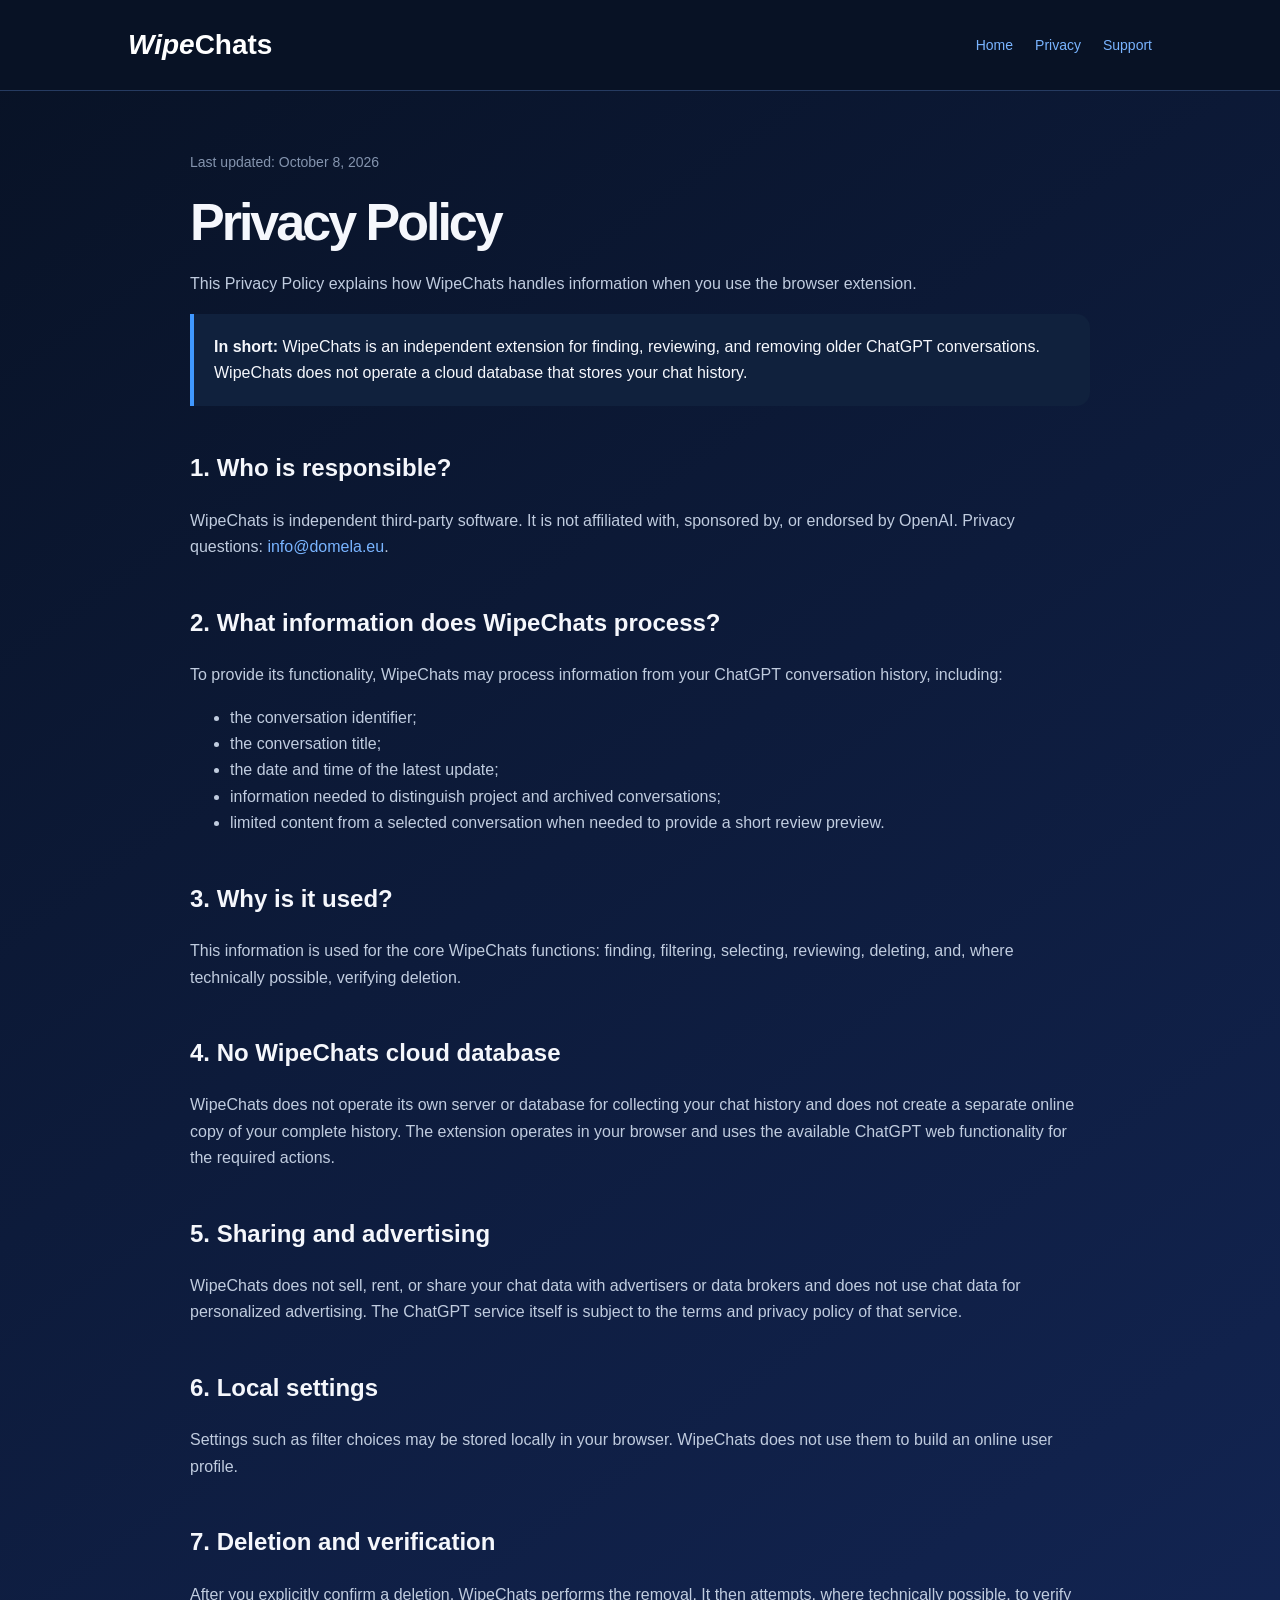
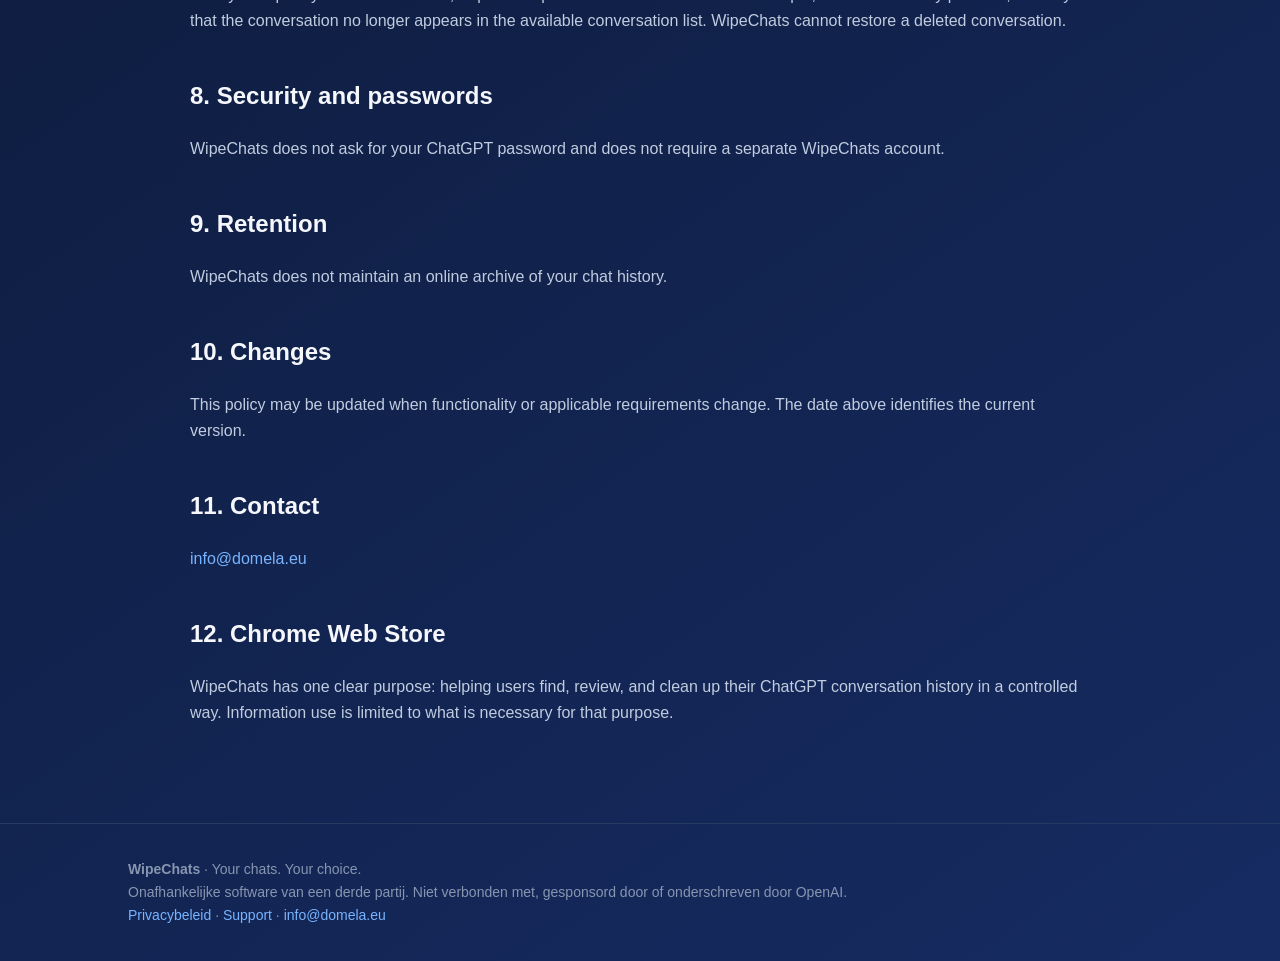
==== privacy/index.html @ 80750d92 "Add files via upload" ====
<!doctype html><html lang="nl"><head><meta charset="utf-8"><meta name="viewport" content="width=device-width,initial-scale=1"><title>Privacy Policy — WipeChats</title><meta name="description" content="WipeChats — je ChatGPT-gesprekken vinden, beoordelen en gecontroleerd opruimen."><link rel="stylesheet" href="/assets/style.css"></head><body><header class="nav"><div class="container nav-inner"><a class="logo" href="/"><i>Wipe</i>Chats</a><nav class="navlinks"><a href="/">Home</a><a href="/privacy/">Privacy</a><a href="/support/">Support</a></nav></div></header><main><article class="container prose"><div class="meta">Last updated: October 8, 2026</div><h1>Privacy Policy</h1><p>This Privacy Policy explains how WipeChats handles information when you use the browser extension.</p><div class="notice"><strong>In short:</strong> WipeChats is an independent extension for finding, reviewing, and removing older ChatGPT conversations. WipeChats does not operate a cloud database that stores your chat history.</div><h2>1. Who is responsible?</h2><p>WipeChats is independent third-party software. It is not affiliated with, sponsored by, or endorsed by OpenAI. Privacy questions: <a href="mailto:info@domela.eu">info@domela.eu</a>.</p><h2>2. What information does WipeChats process?</h2><p>To provide its functionality, WipeChats may process information from your ChatGPT conversation history, including:</p><ul><li>the conversation identifier;</li><li>the conversation title;</li><li>the date and time of the latest update;</li><li>information needed to distinguish project and archived conversations;</li><li>limited content from a selected conversation when needed to provide a short review preview.</li></ul><h2>3. Why is it used?</h2><p>This information is used for the core WipeChats functions: finding, filtering, selecting, reviewing, deleting, and, where technically possible, verifying deletion.</p><h2>4. No WipeChats cloud database</h2><p>WipeChats does not operate its own server or database for collecting your chat history and does not create a separate online copy of your complete history. The extension operates in your browser and uses the available ChatGPT web functionality for the required actions.</p><h2>5. Sharing and advertising</h2><p>WipeChats does not sell, rent, or share your chat data with advertisers or data brokers and does not use chat data for personalized advertising. The ChatGPT service itself is subject to the terms and privacy policy of that service.</p><h2>6. Local settings</h2><p>Settings such as filter choices may be stored locally in your browser. WipeChats does not use them to build an online user profile.</p><h2>7. Deletion and verification</h2><p>After you explicitly confirm a deletion, WipeChats performs the removal. It then attempts, where technically possible, to verify that the conversation no longer appears in the available conversation list. WipeChats cannot restore a deleted conversation.</p><h2>8. Security and passwords</h2><p>WipeChats does not ask for your ChatGPT password and does not require a separate WipeChats account.</p><h2>9. Retention</h2><p>WipeChats does not maintain an online archive of your chat history.</p><h2>10. Changes</h2><p>This policy may be updated when functionality or applicable requirements change. The date above identifies the current version.</p><h2>11. Contact</h2><p><a href="mailto:info@domela.eu">info@domela.eu</a></p><h2>12. Chrome Web Store</h2><p>WipeChats has one clear purpose: helping users find, review, and clean up their ChatGPT conversation history in a controlled way. Information use is limited to what is necessary for that purpose.</p></article></main><footer><div class="container"><strong>WipeChats</strong> · Your chats. Your choice.<br>Onafhankelijke software van een derde partij. Niet verbonden met, gesponsord door of onderschreven door OpenAI.<br><a href="/privacy/">Privacybeleid</a> · <a href="/support/">Support</a> · <a href="mailto:info@domela.eu">info@domela.eu</a></div></footer></body></html>
---- assets/style.css ----
*{box-sizing:border-box}body{margin:0;font-family:-apple-system,BlinkMacSystemFont,"Segoe UI",Arial,sans-serif;color:#f5f7fc;background:linear-gradient(145deg,#081225,#162b62);line-height:1.65}a{color:#79b4ff;text-decoration:none}.container{max-width:1080px;margin:auto;padding:0 28px}.nav{padding:22px 0;border-bottom:1px solid #263b61;background:#081225}.nav-inner{display:flex;justify-content:space-between;align-items:center}.logo{font-size:28px;font-weight:800;color:white}.logo i{font-style:italic}.navlinks{display:flex;gap:22px;font-size:14px}.hero{padding:90px 0 70px}.badge{display:inline-block;padding:8px 14px;border:1px solid #31558e;border-radius:99px;background:#102344;color:#bcd4ff;font-size:13px;font-weight:700}h1{font-size:clamp(44px,7vw,76px);line-height:1.02;letter-spacing:-3px;margin:22px 0}h1 span{font-style:italic;color:#73aaff}.lead{font-size:22px;color:#c3cee1;max-width:760px}.btn{display:inline-block;padding:13px 20px;border-radius:12px;font-weight:800;background:linear-gradient(100deg,#4098ff,#6854e8);color:white;margin:10px 10px 0 0}.section{padding:55px 0}.grid{display:grid;grid-template-columns:repeat(4,1fr);gap:16px}.card{background:linear-gradient(145deg,#111e37,#172846);border:1px solid #294b80;border-radius:20px;padding:24px}.card h3{margin:8px 0}.card p,.prose p,.prose li{color:#c0ccdf}.num{font-size:13px;font-weight:900;color:#7db5ff}.notice{border-left:4px solid #4098ff;background:#10213d;padding:20px;border-radius:0 14px 14px 0}.prose{padding:60px 0 80px;max-width:900px}.prose h1{font-size:52px}.prose h2{margin-top:42px}.prose h3{margin-top:28px}.meta{color:#8494ae;font-size:14px}footer{border-top:1px solid #263b61;padding:34px 0;color:#8796b0;font-size:14px}@media(max-width:800px){.grid{grid-template-columns:1fr 1fr}.nav-inner{align-items:flex-start;gap:15px;flex-direction:column}}@media(max-width:520px){.grid{grid-template-columns:1fr}}
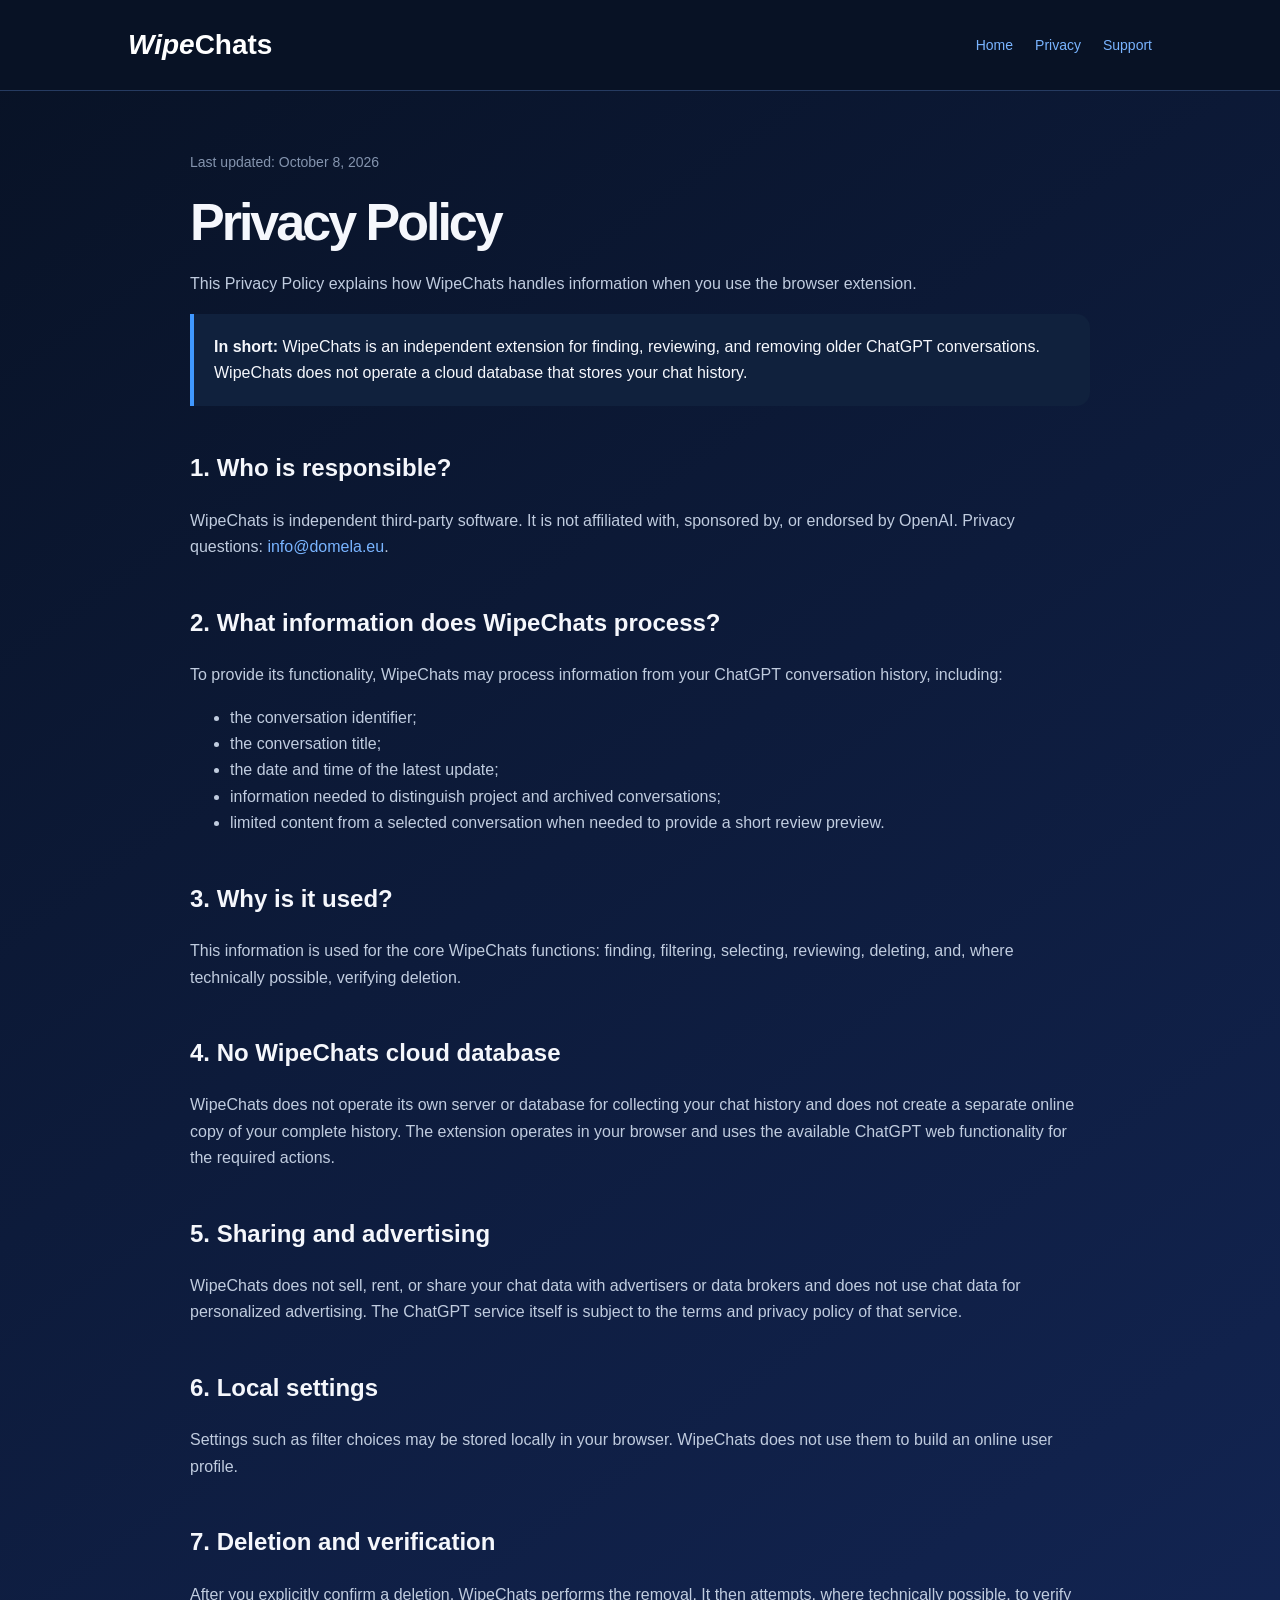
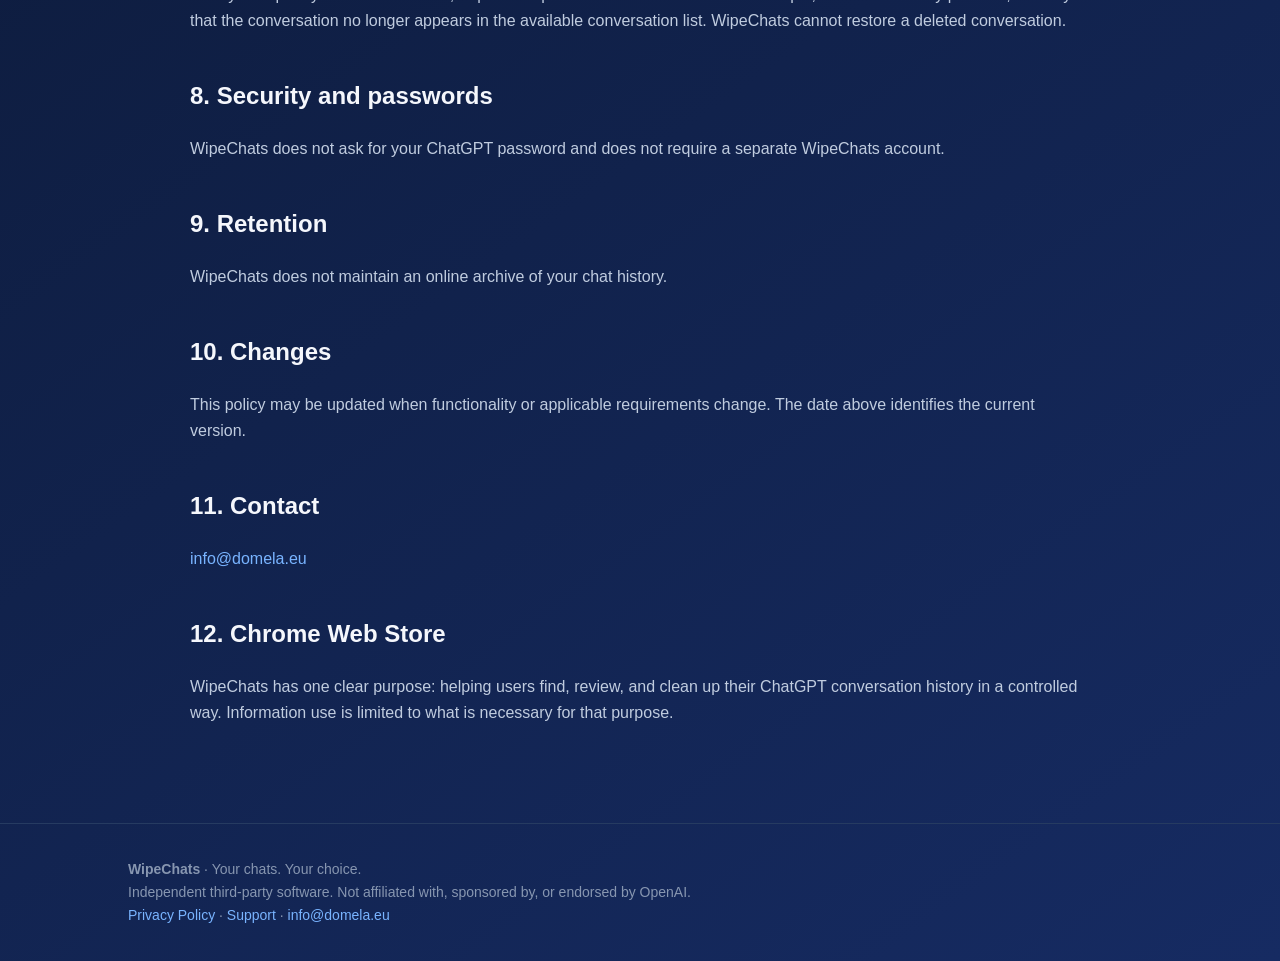
==== commit 4ff0a936: "Add files via upload" ====
--- a/privacy/index.html
+++ b/privacy/index.html
@@ -1 +1 @@
-<!doctype html><html lang="nl"><head><meta charset="utf-8"><meta name="viewport" content="width=device-width,initial-scale=1"><title>Privacy Policy — WipeChats</title><meta name="description" content="WipeChats — je ChatGPT-gesprekken vinden, beoordelen en gecontroleerd opruimen."><link rel="stylesheet" href="/assets/style.css"></head><body><header class="nav"><div class="container nav-inner"><a class="logo" href="/"><i>Wipe</i>Chats</a><nav class="navlinks"><a href="/">Home</a><a href="/privacy/">Privacy</a><a href="/support/">Support</a></nav></div></header><main><article class="container prose"><div class="meta">Last updated: October 8, 2026</div><h1>Privacy Policy</h1><p>This Privacy Policy explains how WipeChats handles information when you use the browser extension.</p><div class="notice"><strong>In short:</strong> WipeChats is an independent extension for finding, reviewing, and removing older ChatGPT conversations. WipeChats does not operate a cloud database that stores your chat history.</div><h2>1. Who is responsible?</h2><p>WipeChats is independent third-party software. It is not affiliated with, sponsored by, or endorsed by OpenAI. Privacy questions: <a href="mailto:info@domela.eu">info@domela.eu</a>.</p><h2>2. What information does WipeChats process?</h2><p>To provide its functionality, WipeChats may process information from your ChatGPT conversation history, including:</p><ul><li>the conversation identifier;</li><li>the conversation title;</li><li>the date and time of the latest update;</li><li>information needed to distinguish project and archived conversations;</li><li>limited content from a selected conversation when needed to provide a short review preview.</li></ul><h2>3. Why is it used?</h2><p>This information is used for the core WipeChats functions: finding, filtering, selecting, reviewing, deleting, and, where technically possible, verifying deletion.</p><h2>4. No WipeChats cloud database</h2><p>WipeChats does not operate its own server or database for collecting your chat history and does not create a separate online copy of your complete history. The extension operates in your browser and uses the available ChatGPT web functionality for the required actions.</p><h2>5. Sharing and advertising</h2><p>WipeChats does not sell, rent, or share your chat data with advertisers or data brokers and does not use chat data for personalized advertising. The ChatGPT service itself is subject to the terms and privacy policy of that service.</p><h2>6. Local settings</h2><p>Settings such as filter choices may be stored locally in your browser. WipeChats does not use them to build an online user profile.</p><h2>7. Deletion and verification</h2><p>After you explicitly confirm a deletion, WipeChats performs the removal. It then attempts, where technically possible, to verify that the conversation no longer appears in the available conversation list. WipeChats cannot restore a deleted conversation.</p><h2>8. Security and passwords</h2><p>WipeChats does not ask for your ChatGPT password and does not require a separate WipeChats account.</p><h2>9. Retention</h2><p>WipeChats does not maintain an online archive of your chat history.</p><h2>10. Changes</h2><p>This policy may be updated when functionality or applicable requirements change. The date above identifies the current version.</p><h2>11. Contact</h2><p><a href="mailto:info@domela.eu">info@domela.eu</a></p><h2>12. Chrome Web Store</h2><p>WipeChats has one clear purpose: helping users find, review, and clean up their ChatGPT conversation history in a controlled way. Information use is limited to what is necessary for that purpose.</p></article></main><footer><div class="container"><strong>WipeChats</strong> · Your chats. Your choice.<br>Onafhankelijke software van een derde partij. Niet verbonden met, gesponsord door of onderschreven door OpenAI.<br><a href="/privacy/">Privacybeleid</a> · <a href="/support/">Support</a> · <a href="mailto:info@domela.eu">info@domela.eu</a></div></footer></body></html>+<!doctype html><html lang="en"><head><meta charset="utf-8"><meta name="viewport" content="width=device-width,initial-scale=1"><title>Privacy Policy — WipeChats</title><meta name="description" content="WipeChats — je ChatGPT-gesprekken vinden, beoordelen en gecontroleerd opruimen."><link rel="stylesheet" href="../assets/style.css"></head><body><header class="nav"><div class="container nav-inner"><a class="logo" href="../"><i>Wipe</i>Chats</a><nav class="navlinks"><a href="../">Home</a><a href="../privacy/">Privacy</a><a href="../support/">Support</a></nav></div></header><main><article class="container prose"><div class="meta">Last updated: October 8, 2026</div><h1>Privacy Policy</h1><p>This Privacy Policy explains how WipeChats handles information when you use the browser extension.</p><div class="notice"><strong>In short:</strong> WipeChats is an independent extension for finding, reviewing, and removing older ChatGPT conversations. WipeChats does not operate a cloud database that stores your chat history.</div><h2>1. Who is responsible?</h2><p>WipeChats is independent third-party software. It is not affiliated with, sponsored by, or endorsed by OpenAI. Privacy questions: <a href="mailto:info@domela.eu">info@domela.eu</a>.</p><h2>2. What information does WipeChats process?</h2><p>To provide its functionality, WipeChats may process information from your ChatGPT conversation history, including:</p><ul><li>the conversation identifier;</li><li>the conversation title;</li><li>the date and time of the latest update;</li><li>information needed to distinguish project and archived conversations;</li><li>limited content from a selected conversation when needed to provide a short review preview.</li></ul><h2>3. Why is it used?</h2><p>This information is used for the core WipeChats functions: finding, filtering, selecting, reviewing, deleting, and, where technically possible, verifying deletion.</p><h2>4. No WipeChats cloud database</h2><p>WipeChats does not operate its own server or database for collecting your chat history and does not create a separate online copy of your complete history. The extension operates in your browser and uses the available ChatGPT web functionality for the required actions.</p><h2>5. Sharing and advertising</h2><p>WipeChats does not sell, rent, or share your chat data with advertisers or data brokers and does not use chat data for personalized advertising. The ChatGPT service itself is subject to the terms and privacy policy of that service.</p><h2>6. Local settings</h2><p>Settings such as filter choices may be stored locally in your browser. WipeChats does not use them to build an online user profile.</p><h2>7. Deletion and verification</h2><p>After you explicitly confirm a deletion, WipeChats performs the removal. It then attempts, where technically possible, to verify that the conversation no longer appears in the available conversation list. WipeChats cannot restore a deleted conversation.</p><h2>8. Security and passwords</h2><p>WipeChats does not ask for your ChatGPT password and does not require a separate WipeChats account.</p><h2>9. Retention</h2><p>WipeChats does not maintain an online archive of your chat history.</p><h2>10. Changes</h2><p>This policy may be updated when functionality or applicable requirements change. The date above identifies the current version.</p><h2>11. Contact</h2><p><a href="mailto:info@domela.eu">info@domela.eu</a></p><h2>12. Chrome Web Store</h2><p>WipeChats has one clear purpose: helping users find, review, and clean up their ChatGPT conversation history in a controlled way. Information use is limited to what is necessary for that purpose.</p></article></main><footer><div class="container"><strong>WipeChats</strong> · Your chats. Your choice.<br>Independent third-party software. Not affiliated with, sponsored by, or endorsed by OpenAI.<br><a href="../privacy/">Privacy Policy</a> · <a href="../support/">Support</a> · <a href="mailto:info@domela.eu">info@domela.eu</a></div></footer></body></html>
